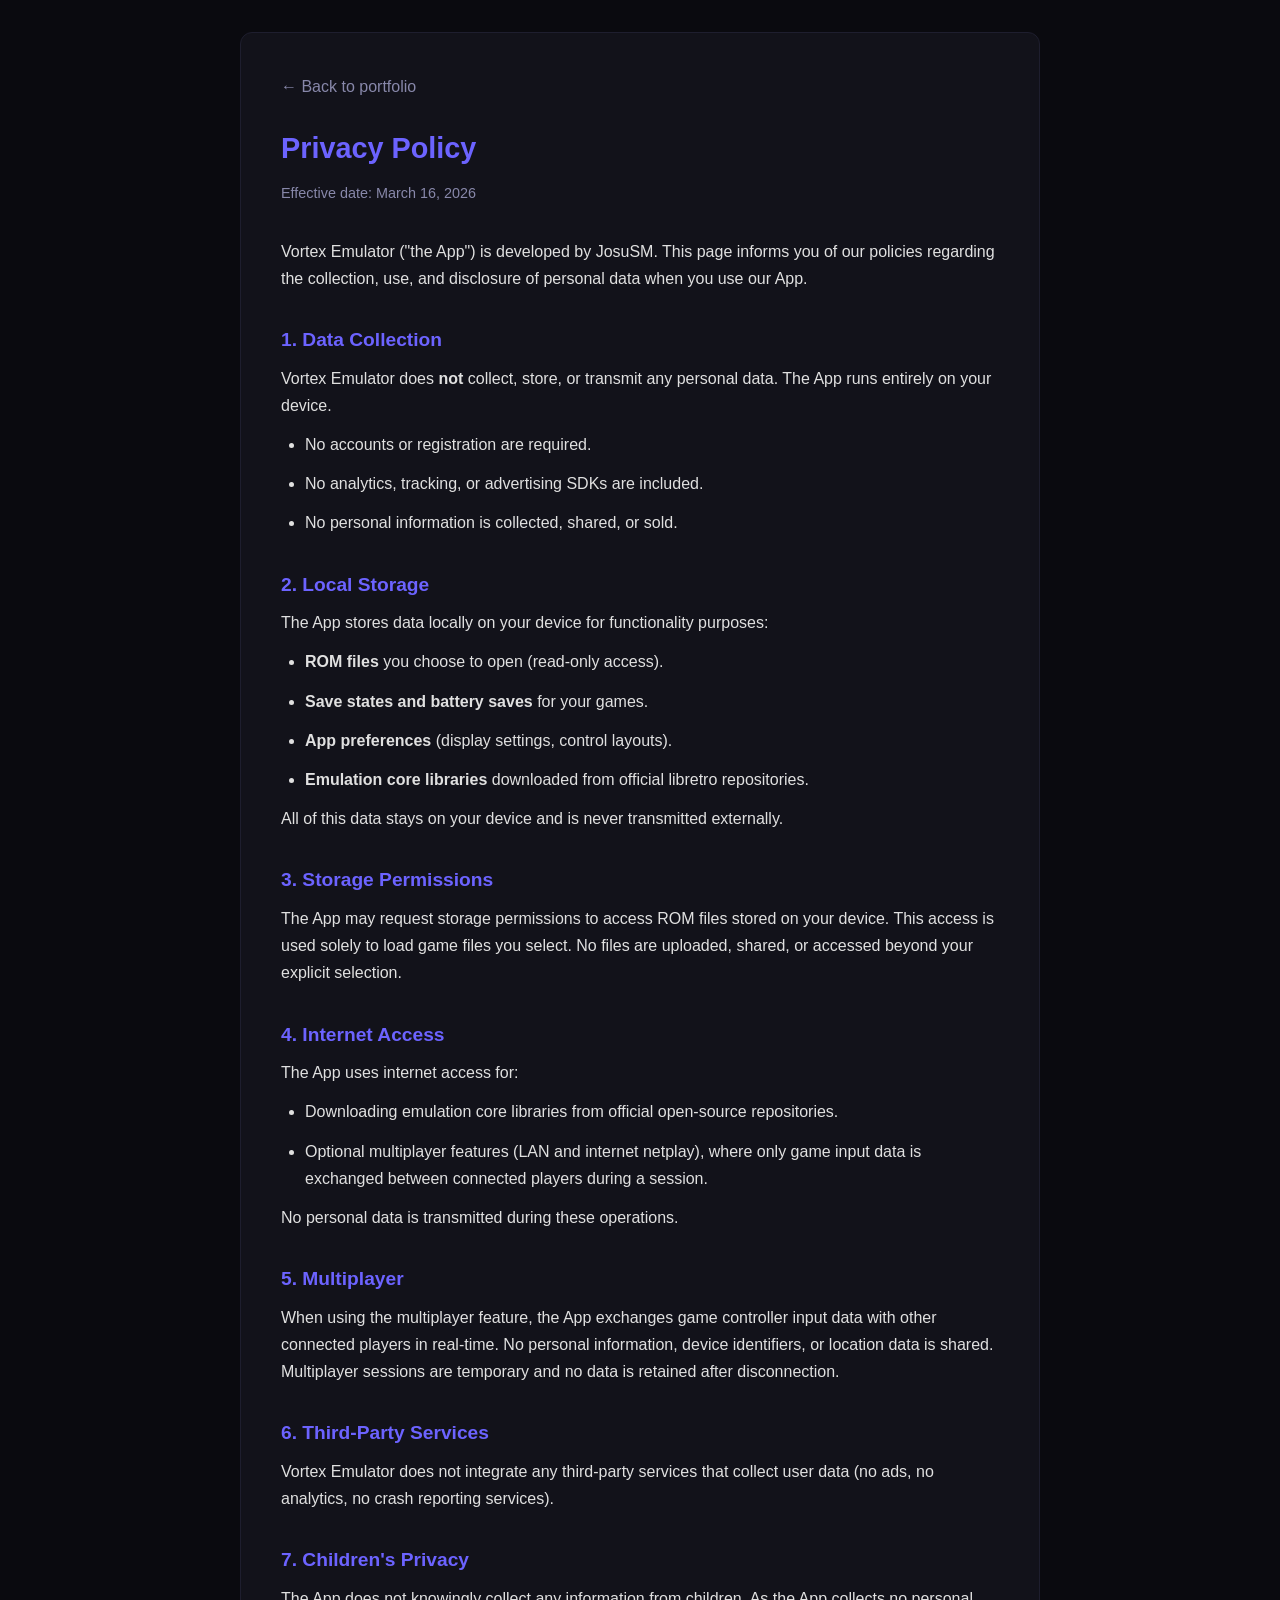
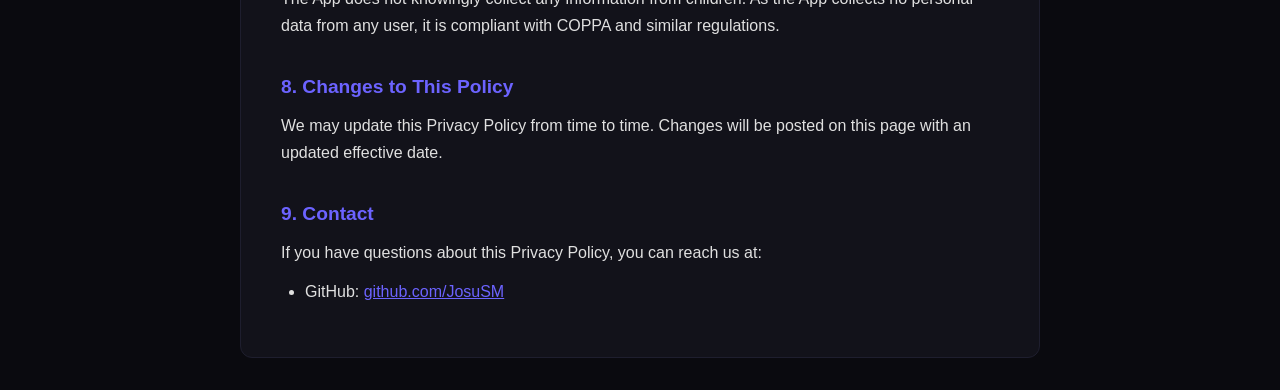
==== privacy-policy-vortex.html @ 403ab084 "Add Vortex Emulator privacy policy page" ====
<!DOCTYPE html>
<html lang="en">
<head>
    <meta charset="UTF-8">
    <meta name="viewport" content="width=device-width, initial-scale=1.0">
    <title>Vortex Emulator — Privacy Policy</title>
    <style>
        :root {
            --bg: #0a0a0f;
            --bg-card: #12121a;
            --text: #e0e0e0;
            --text-muted: #8888aa;
            --accent: #6c63ff;
            --border: #1e1e2e;
            --radius: 12px;
        }
        *, *::before, *::after { margin: 0; padding: 0; box-sizing: border-box; }
        body {
            font-family: -apple-system, BlinkMacSystemFont, 'Segoe UI', Roboto, sans-serif;
            background: var(--bg);
            color: var(--text);
            line-height: 1.7;
            padding: 2rem 1rem;
        }
        .container {
            max-width: 800px;
            margin: 0 auto;
            background: var(--bg-card);
            border: 1px solid var(--border);
            border-radius: var(--radius);
            padding: 2.5rem;
        }
        h1 {
            color: var(--accent);
            margin-bottom: 0.5rem;
            font-size: 1.8rem;
        }
        .date {
            color: var(--text-muted);
            font-size: 0.9rem;
            margin-bottom: 2rem;
        }
        h2 {
            color: var(--accent);
            margin-top: 2rem;
            margin-bottom: 0.5rem;
            font-size: 1.2rem;
        }
        p, li { margin-bottom: 0.75rem; }
        ul { padding-left: 1.5rem; list-style: disc; }
        a { color: var(--accent); }
        .back { display: inline-block; margin-bottom: 1.5rem; color: var(--text-muted); text-decoration: none; }
        .back:hover { color: var(--accent); }
    </style>
</head>
<body>
    <div class="container">
        <a href="/" class="back">← Back to portfolio</a>
        <h1>Privacy Policy</h1>
        <p class="date">Effective date: March 16, 2026</p>

        <p>Vortex Emulator ("the App") is developed by JosuSM. This page informs you of our policies regarding the collection, use, and disclosure of personal data when you use our App.</p>

        <h2>1. Data Collection</h2>
        <p>Vortex Emulator does <strong>not</strong> collect, store, or transmit any personal data. The App runs entirely on your device.</p>
        <ul>
            <li>No accounts or registration are required.</li>
            <li>No analytics, tracking, or advertising SDKs are included.</li>
            <li>No personal information is collected, shared, or sold.</li>
        </ul>

        <h2>2. Local Storage</h2>
        <p>The App stores data locally on your device for functionality purposes:</p>
        <ul>
            <li><strong>ROM files</strong> you choose to open (read-only access).</li>
            <li><strong>Save states and battery saves</strong> for your games.</li>
            <li><strong>App preferences</strong> (display settings, control layouts).</li>
            <li><strong>Emulation core libraries</strong> downloaded from official libretro repositories.</li>
        </ul>
        <p>All of this data stays on your device and is never transmitted externally.</p>

        <h2>3. Storage Permissions</h2>
        <p>The App may request storage permissions to access ROM files stored on your device. This access is used solely to load game files you select. No files are uploaded, shared, or accessed beyond your explicit selection.</p>

        <h2>4. Internet Access</h2>
        <p>The App uses internet access for:</p>
        <ul>
            <li>Downloading emulation core libraries from official open-source repositories.</li>
            <li>Optional multiplayer features (LAN and internet netplay), where only game input data is exchanged between connected players during a session.</li>
        </ul>
        <p>No personal data is transmitted during these operations.</p>

        <h2>5. Multiplayer</h2>
        <p>When using the multiplayer feature, the App exchanges game controller input data with other connected players in real-time. No personal information, device identifiers, or location data is shared. Multiplayer sessions are temporary and no data is retained after disconnection.</p>

        <h2>6. Third-Party Services</h2>
        <p>Vortex Emulator does not integrate any third-party services that collect user data (no ads, no analytics, no crash reporting services).</p>

        <h2>7. Children's Privacy</h2>
        <p>The App does not knowingly collect any information from children. As the App collects no personal data from any user, it is compliant with COPPA and similar regulations.</p>

        <h2>8. Changes to This Policy</h2>
        <p>We may update this Privacy Policy from time to time. Changes will be posted on this page with an updated effective date.</p>

        <h2>9. Contact</h2>
        <p>If you have questions about this Privacy Policy, you can reach us at:</p>
        <ul>
            <li>GitHub: <a href="https://github.com/JosuSM" target="_blank" rel="noopener noreferrer">github.com/JosuSM</a></li>
        </ul>
    </div>
</body>
</html>
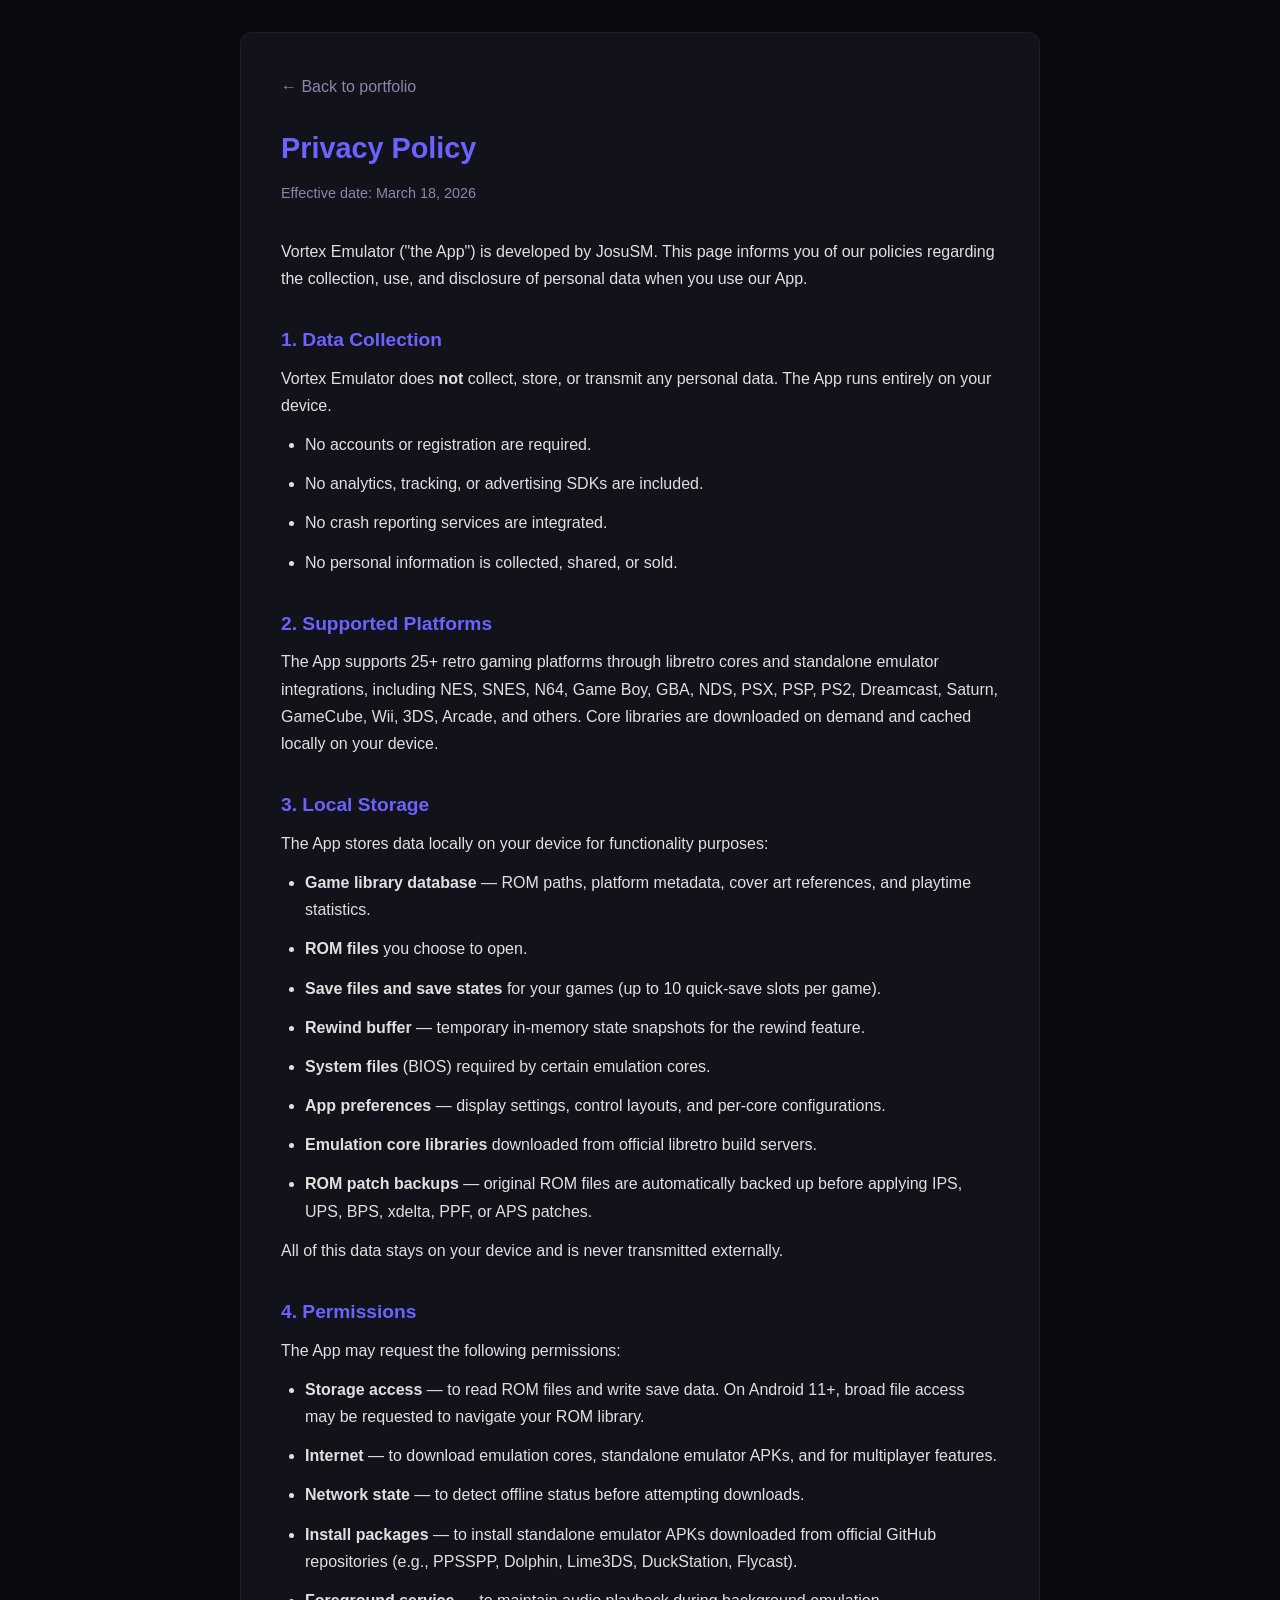
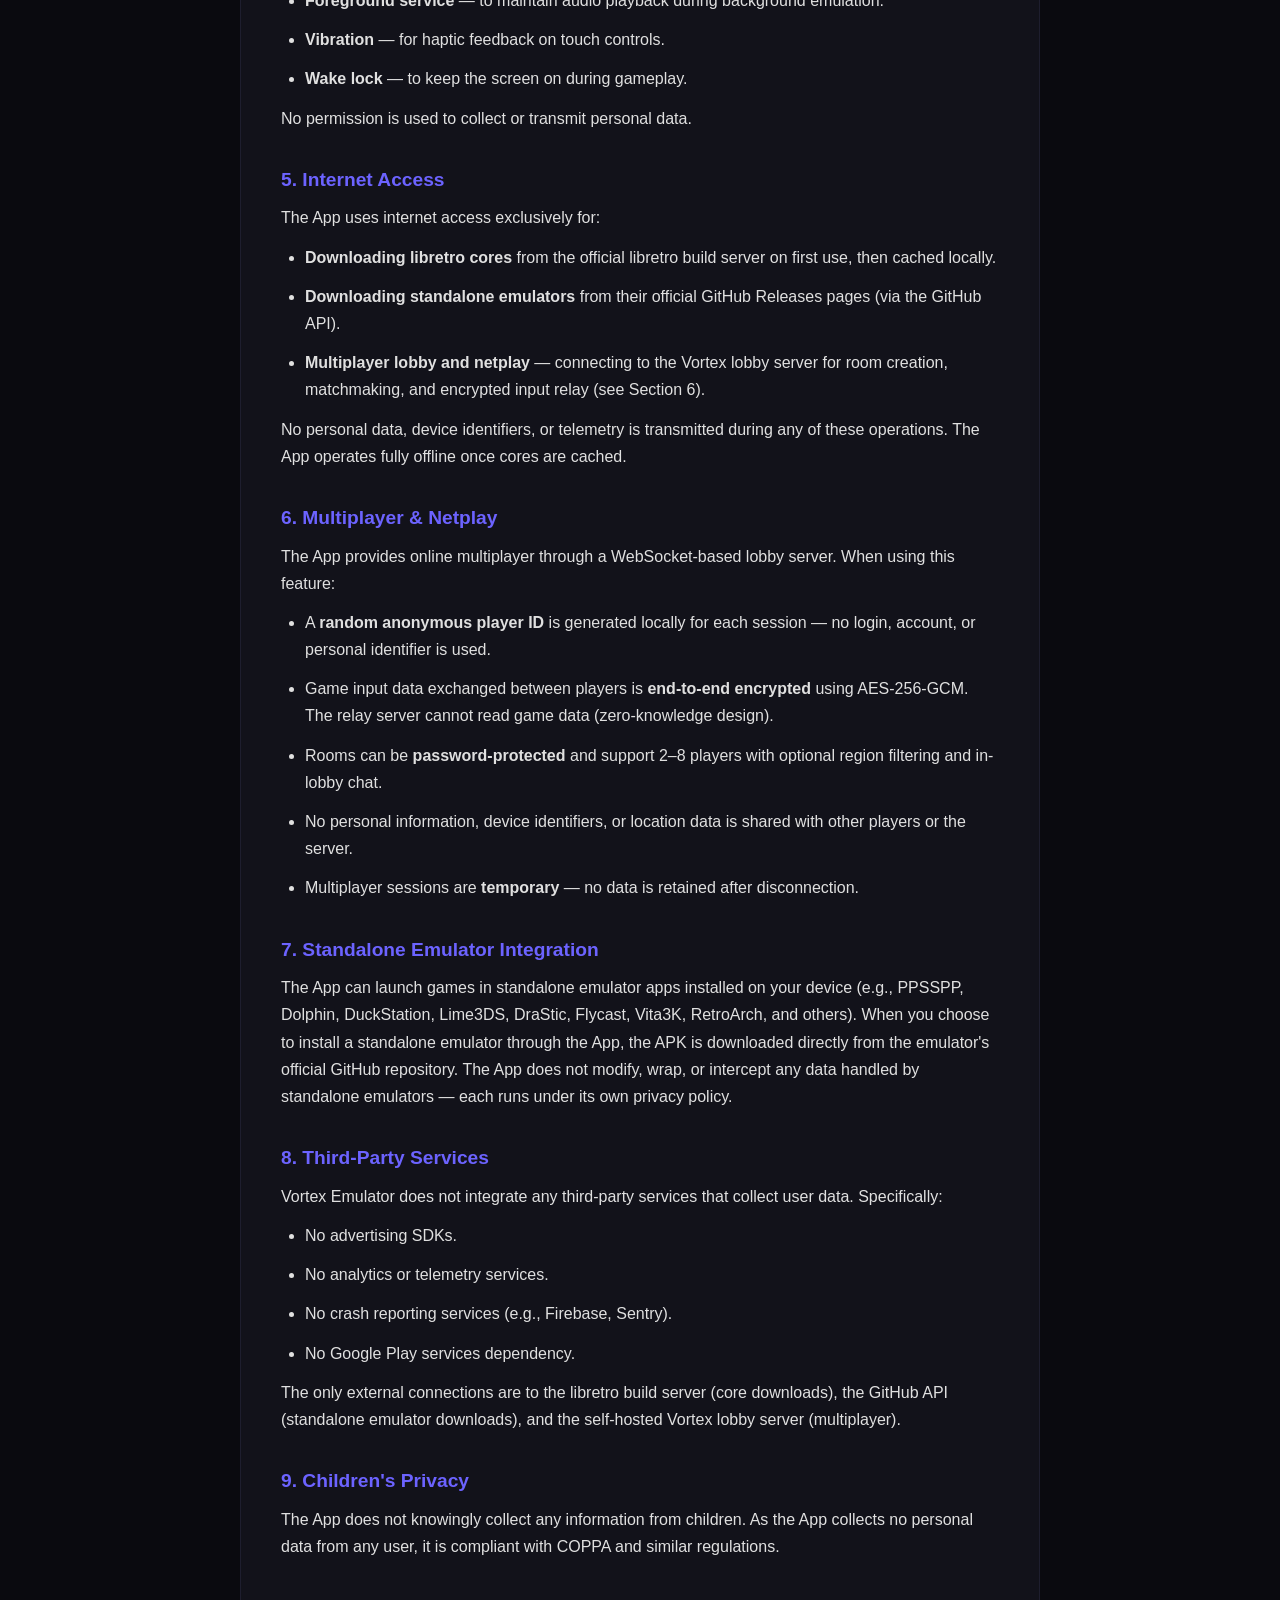
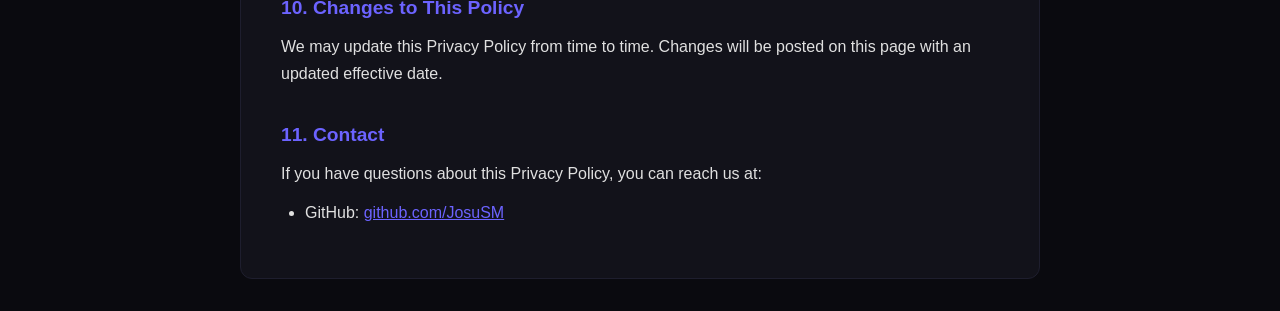
==== commit a585166e: "Update Vortex privacy policy for v2.2-Nova - Expand from 9 to 11 sections - Add supported platforms " ====
--- a/privacy-policy-vortex.html
+++ b/privacy-policy-vortex.html
@@ -57,7 +57,7 @@
     <div class="container">
         <a href="/" class="back">← Back to portfolio</a>
         <h1>Privacy Policy</h1>
-        <p class="date">Effective date: March 16, 2026</p>
+        <p class="date">Effective date: March 18, 2026</p>
 
         <p>Vortex Emulator ("the App") is developed by JosuSM. This page informs you of our policies regarding the collection, use, and disclosure of personal data when you use our App.</p>
 
@@ -66,43 +66,79 @@
         <ul>
             <li>No accounts or registration are required.</li>
             <li>No analytics, tracking, or advertising SDKs are included.</li>
+            <li>No crash reporting services are integrated.</li>
             <li>No personal information is collected, shared, or sold.</li>
         </ul>
 
-        <h2>2. Local Storage</h2>
+        <h2>2. Supported Platforms</h2>
+        <p>The App supports 25+ retro gaming platforms through libretro cores and standalone emulator integrations, including NES, SNES, N64, Game Boy, GBA, NDS, PSX, PSP, PS2, Dreamcast, Saturn, GameCube, Wii, 3DS, Arcade, and others. Core libraries are downloaded on demand and cached locally on your device.</p>
+
+        <h2>3. Local Storage</h2>
         <p>The App stores data locally on your device for functionality purposes:</p>
         <ul>
-            <li><strong>ROM files</strong> you choose to open (read-only access).</li>
-            <li><strong>Save states and battery saves</strong> for your games.</li>
-            <li><strong>App preferences</strong> (display settings, control layouts).</li>
-            <li><strong>Emulation core libraries</strong> downloaded from official libretro repositories.</li>
+            <li><strong>Game library database</strong> — ROM paths, platform metadata, cover art references, and playtime statistics.</li>
+            <li><strong>ROM files</strong> you choose to open.</li>
+            <li><strong>Save files and save states</strong> for your games (up to 10 quick-save slots per game).</li>
+            <li><strong>Rewind buffer</strong> — temporary in-memory state snapshots for the rewind feature.</li>
+            <li><strong>System files</strong> (BIOS) required by certain emulation cores.</li>
+            <li><strong>App preferences</strong> — display settings, control layouts, and per-core configurations.</li>
+            <li><strong>Emulation core libraries</strong> downloaded from official libretro build servers.</li>
+            <li><strong>ROM patch backups</strong> — original ROM files are automatically backed up before applying IPS, UPS, BPS, xdelta, PPF, or APS patches.</li>
         </ul>
         <p>All of this data stays on your device and is never transmitted externally.</p>
 
-        <h2>3. Storage Permissions</h2>
-        <p>The App may request storage permissions to access ROM files stored on your device. This access is used solely to load game files you select. No files are uploaded, shared, or accessed beyond your explicit selection.</p>
+        <h2>4. Permissions</h2>
+        <p>The App may request the following permissions:</p>
+        <ul>
+            <li><strong>Storage access</strong> — to read ROM files and write save data. On Android 11+, broad file access may be requested to navigate your ROM library.</li>
+            <li><strong>Internet</strong> — to download emulation cores, standalone emulator APKs, and for multiplayer features.</li>
+            <li><strong>Network state</strong> — to detect offline status before attempting downloads.</li>
+            <li><strong>Install packages</strong> — to install standalone emulator APKs downloaded from official GitHub repositories (e.g., PPSSPP, Dolphin, Lime3DS, DuckStation, Flycast).</li>
+            <li><strong>Foreground service</strong> — to maintain audio playback during background emulation.</li>
+            <li><strong>Vibration</strong> — for haptic feedback on touch controls.</li>
+            <li><strong>Wake lock</strong> — to keep the screen on during gameplay.</li>
+        </ul>
+        <p>No permission is used to collect or transmit personal data.</p>
 
-        <h2>4. Internet Access</h2>
-        <p>The App uses internet access for:</p>
+        <h2>5. Internet Access</h2>
+        <p>The App uses internet access exclusively for:</p>
         <ul>
-            <li>Downloading emulation core libraries from official open-source repositories.</li>
-            <li>Optional multiplayer features (LAN and internet netplay), where only game input data is exchanged between connected players during a session.</li>
+            <li><strong>Downloading libretro cores</strong> from the official libretro build server on first use, then cached locally.</li>
+            <li><strong>Downloading standalone emulators</strong> from their official GitHub Releases pages (via the GitHub API).</li>
+            <li><strong>Multiplayer lobby and netplay</strong> — connecting to the Vortex lobby server for room creation, matchmaking, and encrypted input relay (see Section 6).</li>
         </ul>
-        <p>No personal data is transmitted during these operations.</p>
+        <p>No personal data, device identifiers, or telemetry is transmitted during any of these operations. The App operates fully offline once cores are cached.</p>
 
-        <h2>5. Multiplayer</h2>
-        <p>When using the multiplayer feature, the App exchanges game controller input data with other connected players in real-time. No personal information, device identifiers, or location data is shared. Multiplayer sessions are temporary and no data is retained after disconnection.</p>
+        <h2>6. Multiplayer &amp; Netplay</h2>
+        <p>The App provides online multiplayer through a WebSocket-based lobby server. When using this feature:</p>
+        <ul>
+            <li>A <strong>random anonymous player ID</strong> is generated locally for each session — no login, account, or personal identifier is used.</li>
+            <li>Game input data exchanged between players is <strong>end-to-end encrypted</strong> using AES-256-GCM. The relay server cannot read game data (zero-knowledge design).</li>
+            <li>Rooms can be <strong>password-protected</strong> and support 2–8 players with optional region filtering and in-lobby chat.</li>
+            <li>No personal information, device identifiers, or location data is shared with other players or the server.</li>
+            <li>Multiplayer sessions are <strong>temporary</strong> — no data is retained after disconnection.</li>
+        </ul>
 
-        <h2>6. Third-Party Services</h2>
-        <p>Vortex Emulator does not integrate any third-party services that collect user data (no ads, no analytics, no crash reporting services).</p>
+        <h2>7. Standalone Emulator Integration</h2>
+        <p>The App can launch games in standalone emulator apps installed on your device (e.g., PPSSPP, Dolphin, DuckStation, Lime3DS, DraStic, Flycast, Vita3K, RetroArch, and others). When you choose to install a standalone emulator through the App, the APK is downloaded directly from the emulator's official GitHub repository. The App does not modify, wrap, or intercept any data handled by standalone emulators — each runs under its own privacy policy.</p>
 
-        <h2>7. Children's Privacy</h2>
+        <h2>8. Third-Party Services</h2>
+        <p>Vortex Emulator does not integrate any third-party services that collect user data. Specifically:</p>
+        <ul>
+            <li>No advertising SDKs.</li>
+            <li>No analytics or telemetry services.</li>
+            <li>No crash reporting services (e.g., Firebase, Sentry).</li>
+            <li>No Google Play services dependency.</li>
+        </ul>
+        <p>The only external connections are to the libretro build server (core downloads), the GitHub API (standalone emulator downloads), and the self-hosted Vortex lobby server (multiplayer).</p>
+
+        <h2>9. Children's Privacy</h2>
         <p>The App does not knowingly collect any information from children. As the App collects no personal data from any user, it is compliant with COPPA and similar regulations.</p>
 
-        <h2>8. Changes to This Policy</h2>
+        <h2>10. Changes to This Policy</h2>
         <p>We may update this Privacy Policy from time to time. Changes will be posted on this page with an updated effective date.</p>
 
-        <h2>9. Contact</h2>
+        <h2>11. Contact</h2>
         <p>If you have questions about this Privacy Policy, you can reach us at:</p>
         <ul>
             <li>GitHub: <a href="https://github.com/JosuSM" target="_blank" rel="noopener noreferrer">github.com/JosuSM</a></li>
